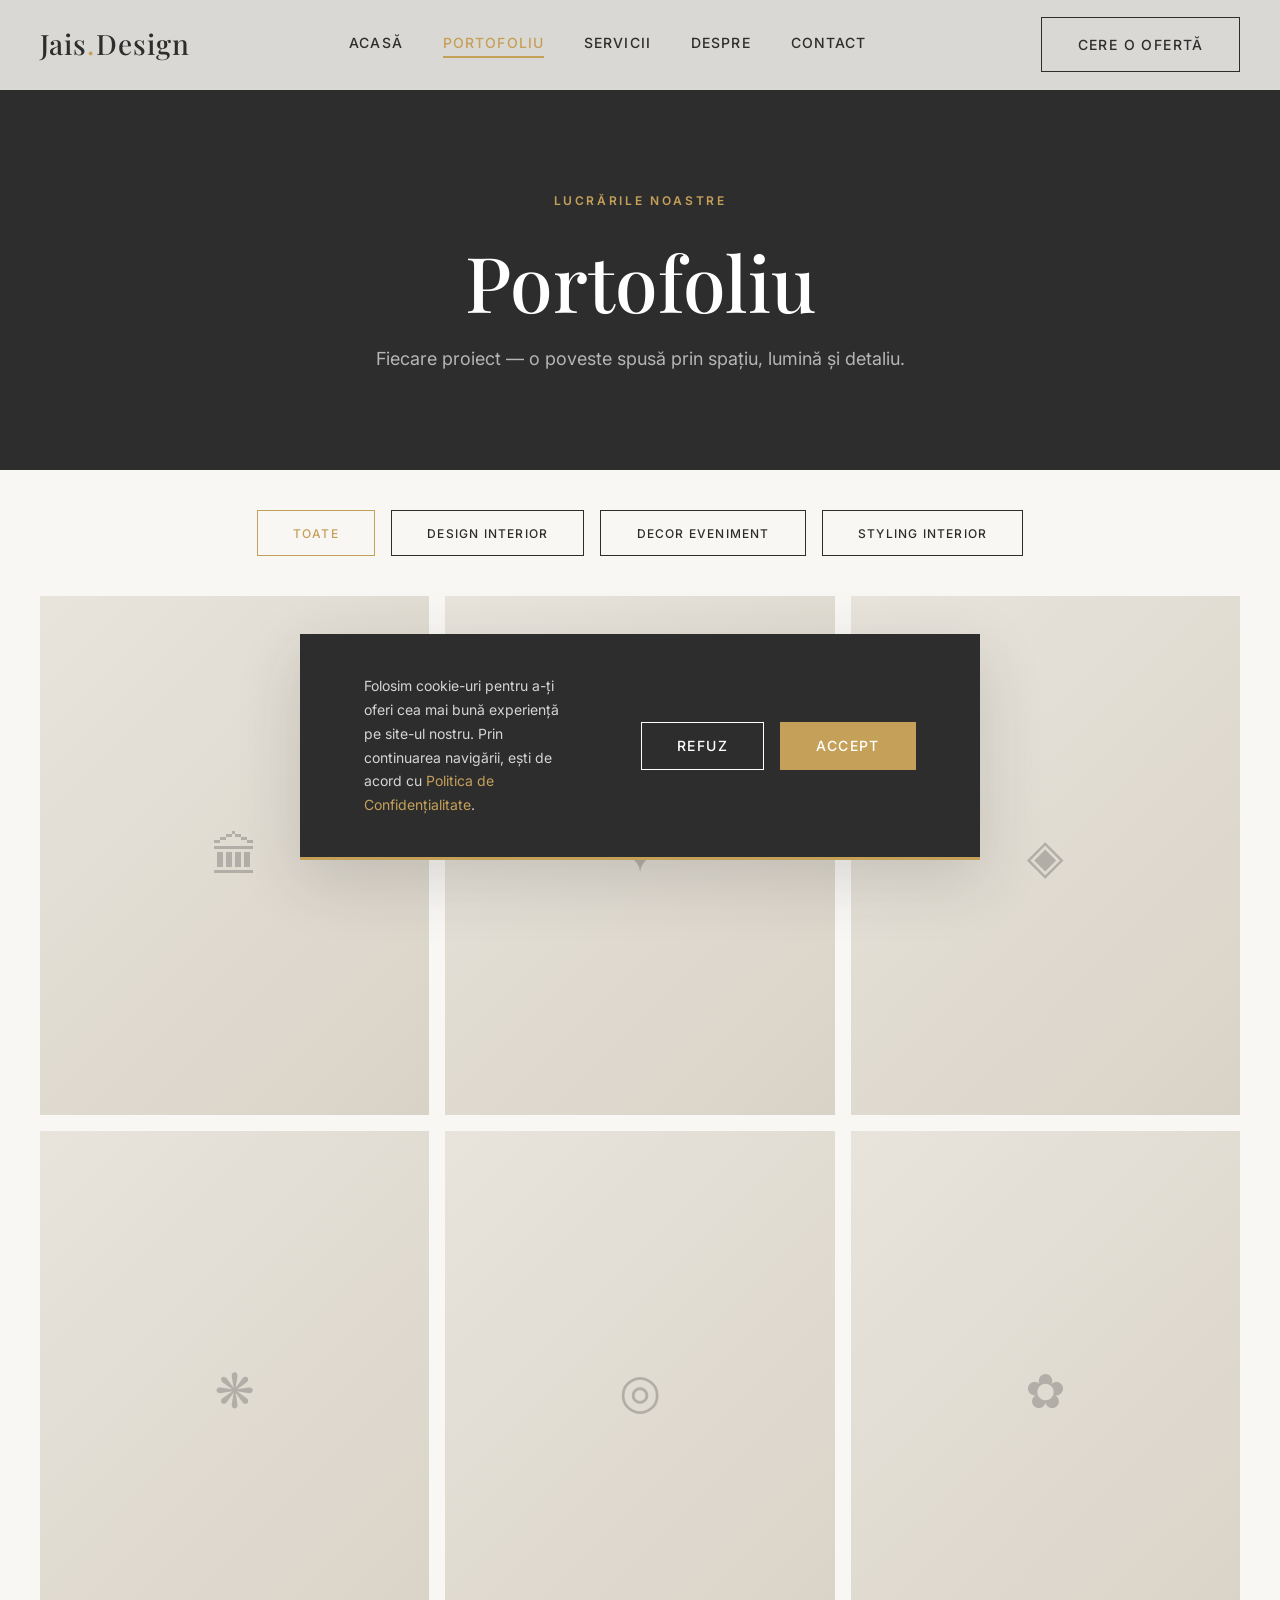
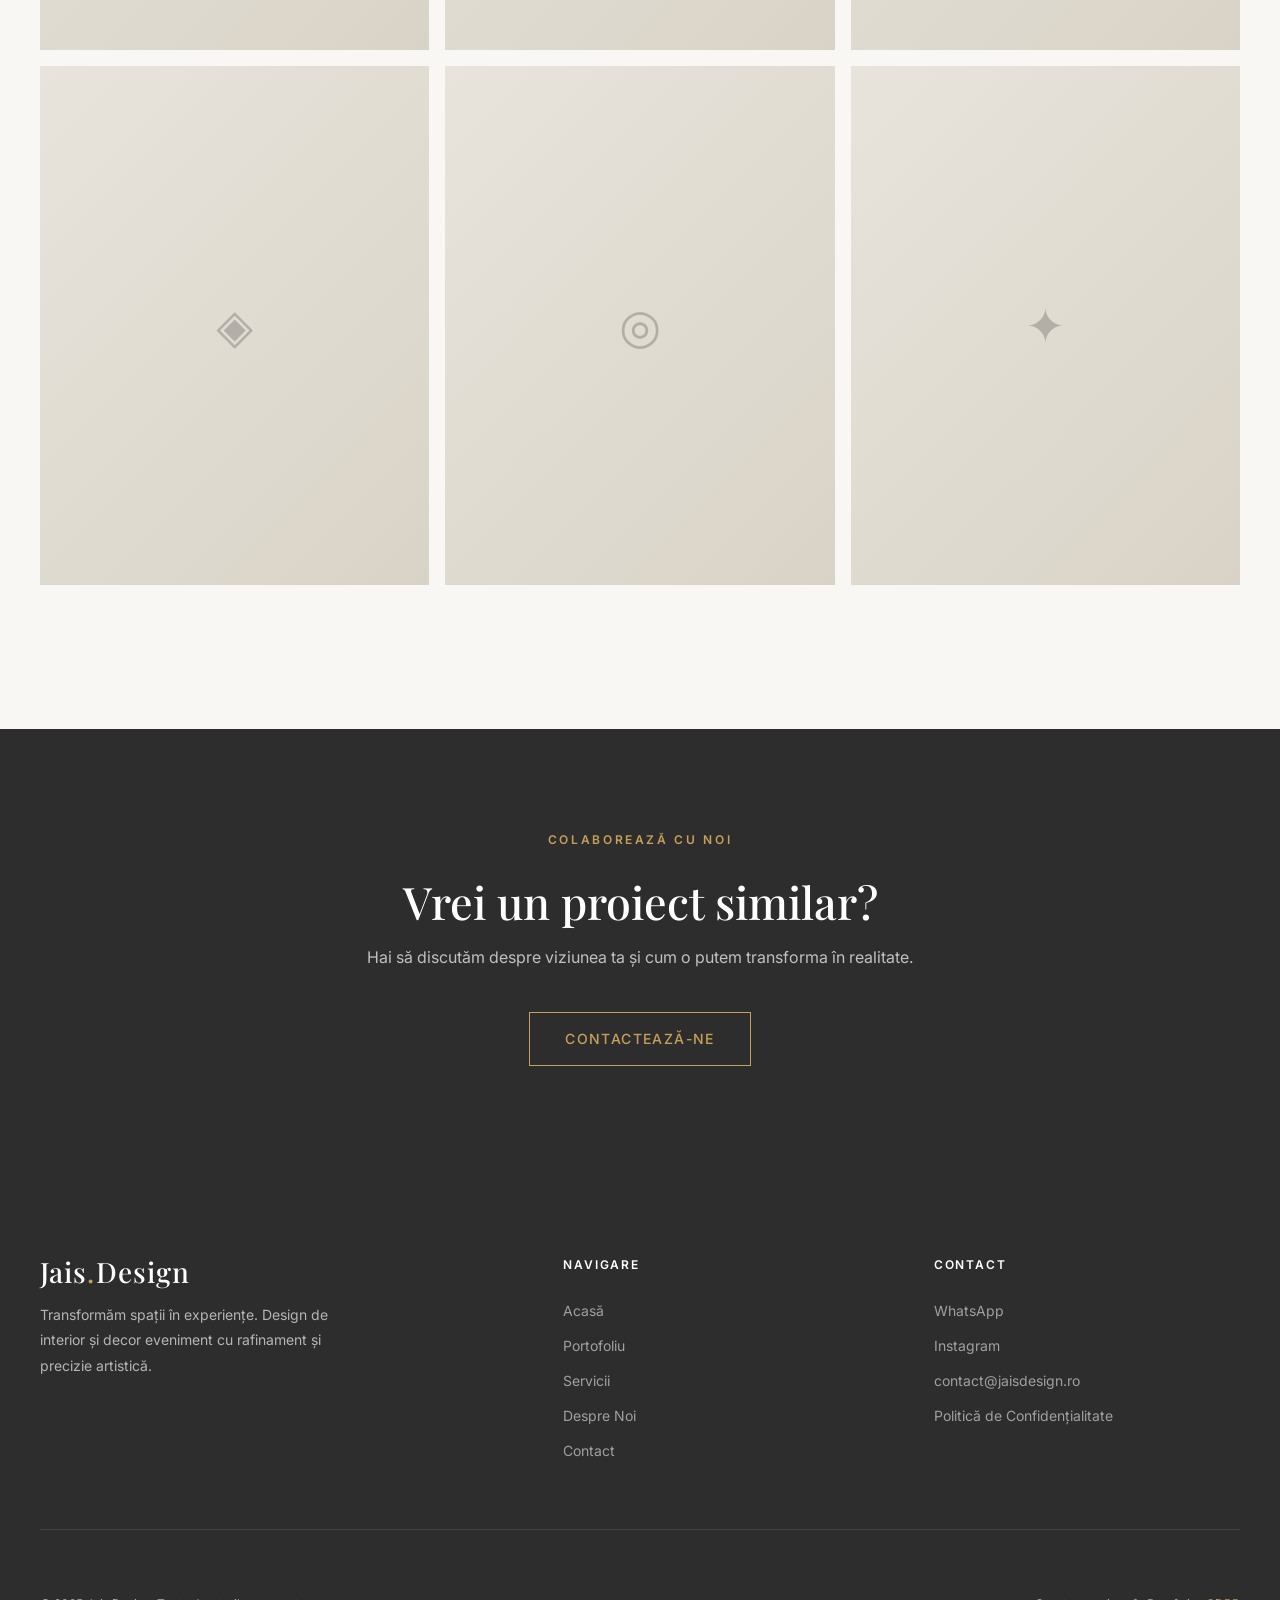
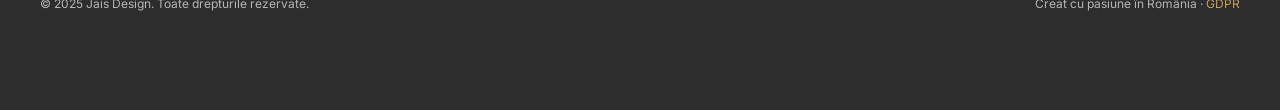
==== portfolio.html @ 76a569d8 "Update site" ====
<!DOCTYPE html>
<html lang="ro">
<head>
  <meta charset="UTF-8" />
  <meta name="viewport" content="width=device-width, initial-scale=1.0" />
  <meta name="description" content="Descoperă proiectele Jais Design — colecție de lucrări de design interior și decor de eveniment." />
  <meta name="robots" content="index, follow" />
  <!-- Open Graph -->
  <meta property="og:title" content="Portofoliu | Jais Design" />
  <meta property="og:description" content="Descoperă proiectele Jais Design — colecție de lucrări de design interior și decor de eveniment." />
  <meta property="og:type" content="website" />
  <meta property="og:url" content="https://jaisdesign.ro/portfolio.html" />
  <title>Portofoliu | Jais Design</title>
  <link rel="preconnect" href="https://fonts.googleapis.com" />
  <link rel="preconnect" href="https://fonts.gstatic.com" crossorigin />
  <link rel="stylesheet" href="style.css" />
</head>
<body>
  <!-- Navbar -->
  <header class="navbar" id="navbar">
    <div class="navbar__inner">
      <a href="index.html" class="navbar__logo">Jais<span>.</span>Design</a>
      <nav class="navbar__nav" aria-label="Navigare principală">
        <a href="index.html">Acasă</a>
        <a href="portfolio.html">Portofoliu</a>
        <a href="services.html">Servicii</a>
        <a href="about.html">Despre</a>
        <a href="contact.html">Contact</a>
      </nav>
      <a href="contact.html" class="btn navbar__cta" aria-label="Cere o ofertă">
        <span>Cere o Ofertă</span>
      </a>
      <button class="navbar__hamburger" aria-label="Deschide meniu" aria-expanded="false">
        <span></span><span></span><span></span>
      </button>
    </div>
  </header>

  <!-- Mobile Nav -->
  <nav class="navbar__mobile" aria-label="Navigare mobilă">
    <a href="index.html">Acasă</a>
    <a href="portfolio.html">Portofoliu</a>
    <a href="services.html">Servicii</a>
    <a href="about.html">Despre</a>
    <a href="contact.html">Contact</a>
    <a href="contact.html" class="btn btn--accent" style="margin-top:1rem"><span>Cere o Ofertă</span></a>
  </nav>

  <main>
    <!-- Page Hero -->
    <section class="page-hero" aria-labelledby="portfolio-title">
      <div class="container fade-up">
        <span class="section-label">Lucrările Noastre</span>
        <h1 id="portfolio-title">Portofoliu</h1>
        <p>Fiecare proiect — o poveste spusă prin spațiu, lumină și detaliu.</p>
      </div>
    </section>

    <!-- Filter Bar (decorative) -->
    <section class="section--sm" style="padding-block: var(--space-lg);">
      <div class="container">
        <div style="display:flex; gap: var(--space-sm); flex-wrap:wrap; justify-content:center;" role="list" aria-label="Filtre portofoliu">
          <button class="btn btn--accent" style="font-size:var(--fz-xs);" role="listitem"><span>Toate</span></button>
          <button class="btn" style="font-size:var(--fz-xs);" role="listitem"><span>Design Interior</span></button>
          <button class="btn" style="font-size:var(--fz-xs);" role="listitem"><span>Decor Eveniment</span></button>
          <button class="btn" style="font-size:var(--fz-xs);" role="listitem"><span>Styling Interior</span></button>
        </div>
      </div>
    </section>

    <!-- Portfolio Grid -->
    <section class="section" style="padding-top:0;" aria-label="Grilă portofoliu">
      <div class="container">
        <div class="portfolio-grid stagger" role="list">
          <article class="portfolio-item portfolio-item--placeholder fade-up" aria-label="Proiect Rezidențial Floreasca">
            <span class="placeholder-icon" aria-hidden="true">🏛</span>
            <div class="portfolio-item__overlay">
              <span class="portfolio-item__category">Design Interior</span>
              <h2 class="portfolio-item__title">Rezidențial Floreasca</h2>
            </div>
          </article>
          <article class="portfolio-item portfolio-item--placeholder fade-up" aria-label="Proiect Nuntă Elegance">
            <span class="placeholder-icon" aria-hidden="true">✦</span>
            <div class="portfolio-item__overlay">
              <span class="portfolio-item__category">Decor Eveniment</span>
              <h2 class="portfolio-item__title">Nuntă Elegance</h2>
            </div>
          </article>
          <article class="portfolio-item portfolio-item--placeholder fade-up" aria-label="Proiect Penthouse Herăstrău">
            <span class="placeholder-icon" aria-hidden="true">◈</span>
            <div class="portfolio-item__overlay">
              <span class="portfolio-item__category">Styling Interior</span>
              <h2 class="portfolio-item__title">Penthouse Herăstrău</h2>
            </div>
          </article>
          <article class="portfolio-item portfolio-item--placeholder fade-up" aria-label="Proiect Gală Corporate Athenée">
            <span class="placeholder-icon" aria-hidden="true">❋</span>
            <div class="portfolio-item__overlay">
              <span class="portfolio-item__category">Decor Eveniment</span>
              <h2 class="portfolio-item__title">Gală Corporate Athenée</h2>
            </div>
          </article>
          <article class="portfolio-item portfolio-item--placeholder fade-up" aria-label="Proiect Vilă Snagov">
            <span class="placeholder-icon" aria-hidden="true">◎</span>
            <div class="portfolio-item__overlay">
              <span class="portfolio-item__category">Design Interior</span>
              <h2 class="portfolio-item__title">Vilă Snagov</h2>
            </div>
          </article>
          <article class="portfolio-item portfolio-item--placeholder fade-up" aria-label="Proiect Botez Praga">
            <span class="placeholder-icon" aria-hidden="true">✿</span>
            <div class="portfolio-item__overlay">
              <span class="portfolio-item__category">Decor Eveniment</span>
              <h2 class="portfolio-item__title">Botez Praga</h2>
            </div>
          </article>
          <article class="portfolio-item portfolio-item--placeholder fade-up" aria-label="Proiect Apartament Dorobanți">
            <span class="placeholder-icon" aria-hidden="true">◈</span>
            <div class="portfolio-item__overlay">
              <span class="portfolio-item__category">Styling Interior</span>
              <h2 class="portfolio-item__title">Apartament Dorobanți</h2>
            </div>
          </article>
          <article class="portfolio-item portfolio-item--placeholder fade-up" aria-label="Proiect Restaurant Concept">
            <span class="placeholder-icon" aria-hidden="true">◎</span>
            <div class="portfolio-item__overlay">
              <span class="portfolio-item__category">Design Interior</span>
              <h2 class="portfolio-item__title">Restaurant Concept</h2>
            </div>
          </article>
          <article class="portfolio-item portfolio-item--placeholder fade-up" aria-label="Proiect Logodnă Palas">
            <span class="placeholder-icon" aria-hidden="true">✦</span>
            <div class="portfolio-item__overlay">
              <span class="portfolio-item__category">Decor Eveniment</span>
              <h2 class="portfolio-item__title">Logodnă Palas</h2>
            </div>
          </article>

        </div>
      </div>
    </section>

    <!-- CTA -->
    <section class="section--sm" style="background: var(--clr-text);" aria-labelledby="port-cta">
      <div class="container text-center fade-up">
        <span class="section-label">Colaborează cu Noi</span>
        <h2 id="port-cta" style="color:var(--clr-white); margin-bottom:var(--space-sm);">Vrei un proiect similar?</h2>
        <p style="color:rgba(255,255,255,0.7); margin-inline:auto; margin-bottom:var(--space-lg);">
          Hai să discutăm despre viziunea ta și cum o putem transforma în realitate.
        </p>
        <a href="contact.html" class="btn btn--accent"><span>Contactează-ne</span></a>
      </div>
    </section>
  </main>

  <!-- Footer -->
  <footer class="footer">
    <div class="container">
      <div class="footer__inner">
        <div class="footer__brand">
          <a href="index.html" class="navbar__logo">Jais<span>.</span>Design</a>
          <p>Transformăm spații în experiențe. Design de interior și decor eveniment cu rafinament și precizie artistică.</p>
        </div>
        <div class="footer__col">
          <h5>Navigare</h5>
          <ul>
            <li><a href="index.html">Acasă</a></li>
            <li><a href="portfolio.html">Portofoliu</a></li>
            <li><a href="services.html">Servicii</a></li>
            <li><a href="about.html">Despre Noi</a></li>
            <li><a href="contact.html">Contact</a></li>
          </ul>
        </div>
        <div class="footer__col">
          <h5>Contact</h5>
          <ul>
            <li><a href="https://wa.me/40700000000" target="_blank" rel="noopener">WhatsApp</a></li>
            <li><a href="https://instagram.com/jaisdesign" target="_blank" rel="noopener">Instagram</a></li>
            <li><a href="mailto:contact@jaisdesign.ro">contact@jaisdesign.ro</a></li>
            <li><a href="politica-confidentialitate.html">Politică de Confidențialitate</a></li>
          </ul>
        </div>
      </div>
      <div class="footer__bottom">
        <p>© 2025 Jais Design. Toate drepturile rezervate.</p>
        <p>Creat cu pasiune în România · <a href="politica-confidentialitate.html">GDPR</a></p>
      </div>
    </div>
  </footer>
  <!-- Cookie Banner -->
  <div class="cookie-banner" role="dialog" aria-label="Consimțământ cookie-uri" aria-live="polite">
    <p>
      Folosim cookie-uri pentru a-ți oferi cea mai bună experiență pe site-ul nostru.
      Prin continuarea navigării, ești de acord cu
      <a href="politica-confidentialitate.html">Politica de Confidențialitate</a>.
    </p>
    <div class="cookie-banner__actions">
      <button class="btn btn--white cookie-btn-decline"><span>Refuz</span></button>
      <button class="btn btn--filled cookie-btn-accept"><span>Accept</span></button>
    </div>
  </div>
  <script src="script.js" defer></script>
</body>
</html>
---- style.css ----
/* ============================================================
   JAIS DESIGN — Global Stylesheet
   Quiet Luxury · Premium Design & Decor
   ============================================================ */

/* --- Google Fonts --- */
@import url('https://fonts.googleapis.com/css2?family=Playfair+Display:ital,wght@0,400;0,500;0,600;0,700;1,400;1,500&family=Inter:wght@300;400;500;600&display=swap');

/* --- CSS Variables --- */
:root {
  --clr-bg:       #F9F7F3;
  --clr-text:     #2D2D2D;
  --clr-accent:   #C5A059;
  --clr-white:    #FFFFFF;
  --clr-border:   rgba(45, 45, 45, 0.15);
  --clr-overlay:  rgba(45, 45, 45, 0.55);

  --ff-heading: 'Playfair Display', Georgia, serif;
  --ff-body:    'Inter', system-ui, sans-serif;

  --fw-light:   300;
  --fw-regular: 400;
  --fw-medium:  500;
  --fw-semi:    600;
  --fw-bold:    700;

  --fz-xs:   0.75rem;
  --fz-sm:   0.875rem;
  --fz-base: 1rem;
  --fz-md:   1.125rem;
  --fz-lg:   1.375rem;
  --fz-xl:   1.75rem;
  --fz-2xl:  2.25rem;
  --fz-3xl:  3rem;
  --fz-4xl:  4rem;
  --fz-5xl:  5.5rem;

  --space-xs:  0.5rem;
  --space-sm:  1rem;
  --space-md:  1.5rem;
  --space-lg:  2.5rem;
  --space-xl:  4rem;
  --space-2xl: 6rem;
  --space-3xl: 9rem;

  --radius-sm: 2px;
  --radius-md: 6px;

  --transition: 0.4s cubic-bezier(0.25, 0.46, 0.45, 0.94);
  --shadow-sm: 0 2px 12px rgba(45, 45, 45, 0.08);
  --shadow-md: 0 8px 32px rgba(45, 45, 45, 0.12);
  --shadow-lg: 0 20px 60px rgba(45, 45, 45, 0.16);

  --max-width: 1280px;
  --nav-height: 90px;
  --nav-height-scrolled: 68px;
}

/* --- Reset & Base --- */
*, *::before, *::after { box-sizing: border-box; margin: 0; padding: 0; }

html {
  scroll-behavior: smooth;
  font-size: 16px;
  -webkit-font-smoothing: antialiased;
  -moz-osx-font-smoothing: grayscale;
}

body {
  font-family: var(--ff-body);
  font-weight: var(--fw-regular);
  font-size: var(--fz-base);
  color: var(--clr-text);
  background-color: var(--clr-bg);
  line-height: 1.7;
  overflow-x: hidden;
}

img { display: block; max-width: 100%; height: auto; }
a  { color: inherit; text-decoration: none; }
ul, ol { list-style: none; }
button { cursor: pointer; border: none; background: none; font-family: inherit; }
input, textarea, select { font-family: inherit; }

/* --- Typography --- */
h1, h2, h3, h4, h5, h6 {
  font-family: var(--ff-heading);
  font-weight: var(--fw-medium);
  line-height: 1.2;
  color: var(--clr-text);
}

h1 { font-size: clamp(var(--fz-3xl), 6vw, var(--fz-5xl)); }
h2 { font-size: clamp(var(--fz-2xl), 3.5vw, var(--fz-4xl)); }
h3 { font-size: clamp(var(--fz-xl), 2.5vw, var(--fz-2xl)); }
h4 { font-size: var(--fz-lg); }

p { max-width: 68ch; }

.section-label {
  display: inline-block;
  font-family: var(--ff-body);
  font-size: var(--fz-xs);
  font-weight: var(--fw-semi);
  letter-spacing: 0.22em;
  text-transform: uppercase;
  color: var(--clr-accent);
  margin-bottom: var(--space-md);
}

/* --- Layout Utilities --- */
.container {
  width: 100%;
  max-width: var(--max-width);
  margin-inline: auto;
  padding-inline: var(--space-lg);
}

.section { padding-block: var(--space-3xl); }
.section--sm { padding-block: var(--space-2xl); }

.grid-2 {
  display: grid;
  grid-template-columns: 1fr 1fr;
  gap: var(--space-xl);
  align-items: center;
}

.flex-center { display: flex; align-items: center; justify-content: center; }
.text-center { text-align: center; }
.text-center p { margin-inline: auto; }

/* --- Buttons --- */
.btn {
  display: inline-flex;
  align-items: center;
  gap: var(--space-xs);
  padding: 0.9rem 2.2rem;
  font-family: var(--ff-body);
  font-size: var(--fz-sm);
  font-weight: var(--fw-medium);
  letter-spacing: 0.1em;
  text-transform: uppercase;
  border: 1.5px solid var(--clr-text);
  color: var(--clr-text);
  background: transparent;
  transition: background var(--transition), color var(--transition), border-color var(--transition), transform var(--transition);
  position: relative;
  overflow: hidden;
}

.btn::after {
  content: '';
  position: absolute;
  inset: 0;
  background: var(--clr-text);
  transform: translateX(-101%);
  transition: transform var(--transition);
  z-index: 0;
}

.btn:hover::after { transform: translateX(0); }
.btn:hover { color: var(--clr-white); border-color: var(--clr-text); }
.btn span { position: relative; z-index: 1; }
.btn:active { transform: scale(0.98); }

.btn--accent {
  border-color: var(--clr-accent);
  color: var(--clr-accent);
}
.btn--accent::after { background: var(--clr-accent); }
.btn--accent:hover { color: var(--clr-white); border-color: var(--clr-accent); }

.btn--white {
  border-color: var(--clr-white);
  color: var(--clr-white);
}
.btn--white::after { background: var(--clr-white); }
.btn--white:hover { color: var(--clr-text); }

.btn--filled {
  background: var(--clr-accent);
  border-color: var(--clr-accent);
  color: var(--clr-white);
}
.btn--filled::after { background: var(--clr-text); }
.btn--filled:hover { border-color: var(--clr-text); color: var(--clr-white); }

/* --- Navbar --- */
.navbar {
  position: fixed;
  top: 0; left: 0; right: 0;
  z-index: 1000;
  height: var(--nav-height);
  display: flex;
  align-items: center;
  background: rgba(249, 247, 243, 0.85);
  backdrop-filter: blur(14px);
  -webkit-backdrop-filter: blur(14px);
  border-bottom: 1px solid transparent;
  transition: height var(--transition), box-shadow var(--transition), border-color var(--transition), background var(--transition);
}

.navbar.scrolled {
  height: var(--nav-height-scrolled);
  box-shadow: var(--shadow-sm);
  border-color: var(--clr-border);
  background: rgba(249, 247, 243, 0.96);
}

.navbar__inner {
  display: flex;
  align-items: center;
  justify-content: space-between;
  width: 100%;
  max-width: var(--max-width);
  margin-inline: auto;
  padding-inline: var(--space-lg);
}

.navbar__logo {
  font-family: var(--ff-heading);
  font-size: var(--fz-xl);
  font-weight: var(--fw-medium);
  letter-spacing: 0.04em;
  color: var(--clr-text);
  line-height: 1;
}

.navbar__logo span { color: var(--clr-accent); }

.navbar__nav { display: flex; align-items: center; gap: var(--space-lg); }

.navbar__nav a {
  font-size: var(--fz-sm);
  font-weight: var(--fw-medium);
  letter-spacing: 0.08em;
  text-transform: uppercase;
  color: var(--clr-text);
  position: relative;
  padding-bottom: 3px;
}

.navbar__nav a::after {
  content: '';
  position: absolute;
  bottom: 0; left: 0;
  width: 0; height: 1.5px;
  background: var(--clr-accent);
  transition: width var(--transition);
}
.navbar__nav a:hover::after,
.navbar__nav a.active::after { width: 100%; }
.navbar__nav a.active { color: var(--clr-accent); }

.navbar__cta { margin-left: var(--space-sm); }

/* Hamburger */
.navbar__hamburger {
  display: none;
  flex-direction: column;
  gap: 5px;
  width: 28px;
  cursor: pointer;
  padding: 4px;
}
.navbar__hamburger span {
  display: block;
  width: 100%; height: 1.5px;
  background: var(--clr-text);
  transition: transform var(--transition), opacity var(--transition);
}
.navbar__hamburger.open span:nth-child(1) { transform: translateY(6.5px) rotate(45deg); }
.navbar__hamburger.open span:nth-child(2) { opacity: 0; }
.navbar__hamburger.open span:nth-child(3) { transform: translateY(-6.5px) rotate(-45deg); }

/* Mobile nav */
.navbar__mobile {
  display: none;
  position: fixed;
  top: var(--nav-height);
  left: 0; right: 0;
  background: rgba(249, 247, 243, 0.98);
  backdrop-filter: blur(20px);
  -webkit-backdrop-filter: blur(20px);
  padding: var(--space-xl) var(--space-lg);
  flex-direction: column;
  gap: var(--space-lg);
  border-bottom: 1px solid var(--clr-border);
  transform: translateY(-20px);
  opacity: 0;
  transition: transform var(--transition), opacity var(--transition);
  pointer-events: none;
}
.navbar__mobile.open {
  display: flex;
  transform: translateY(0);
  opacity: 1;
  pointer-events: all;
}
.navbar__mobile a {
  font-family: var(--ff-heading);
  font-size: var(--fz-xl);
  color: var(--clr-text);
}

/* --- Hero --- */
.hero {
  position: relative;
  min-height: 100svh;
  display: flex;
  align-items: center;
  overflow: hidden;
}

.hero__bg {
  position: absolute;
  inset: 0;
  background: linear-gradient(135deg, #1a1a18 0%, #2c2a24 50%, #1e1d1b 100%);
  z-index: 0;
}

.hero__bg img {
  width: 100%; height: 100%;
  object-fit: cover;
  opacity: 0.45;
  transition: transform 8s ease;
}

.hero__bg::after {
  content: '';
  position: absolute;
  inset: 0;
  background: linear-gradient(
    to bottom,
    rgba(26, 26, 24, 0.2) 0%,
    rgba(26, 26, 24, 0.5) 60%,
    rgba(26, 26, 24, 0.85) 100%
  );
}

.hero__content {
  position: relative;
  z-index: 1;
  max-width: 820px;
  color: var(--clr-white);
}

.hero__label {
  color: var(--clr-accent);
  margin-bottom: var(--space-md);
}

.hero h1 {
  color: var(--clr-white);
  margin-bottom: var(--space-md);
  font-style: italic;
  font-weight: var(--fw-medium);
}

.hero__subtitle {
  font-size: var(--fz-md);
  font-weight: var(--fw-light);
  color: rgba(255,255,255,0.8);
  margin-bottom: var(--space-xl);
  max-width: 52ch;
}

.hero__cta { display: flex; gap: var(--space-md); flex-wrap: wrap; }

.hero__scroll {
  position: absolute;
  bottom: var(--space-xl);
  left: 50%;
  transform: translateX(-50%);
  z-index: 1;
  display: flex;
  flex-direction: column;
  align-items: center;
  gap: var(--space-xs);
  color: rgba(255,255,255,0.5);
  font-size: var(--fz-xs);
  letter-spacing: 0.15em;
  text-transform: uppercase;
  animation: scrollBounce 2s ease-in-out infinite;
}

.hero__scroll::before {
  content: '';
  display: block;
  width: 1px;
  height: 50px;
  background: linear-gradient(to bottom, transparent, rgba(255,255,255,0.5));
}

@keyframes scrollBounce {
  0%, 100% { transform: translateX(-50%) translateY(0); }
  50% { transform: translateX(-50%) translateY(6px); }
}

/* --- Services Preview (Home) --- */
.services-preview {
  background: var(--clr-bg);
}

.services-preview__header {
  text-align: center;
  margin-bottom: var(--space-2xl);
}

.services-preview__header p {
  margin-inline: auto;
  color: rgba(45,45,45,0.7);
  font-size: var(--fz-md);
  margin-top: var(--space-sm);
}

.services-grid {
  display: grid;
  grid-template-columns: repeat(3, 1fr);
  gap: var(--space-md);
}

.service-card {
  padding: var(--space-xl) var(--space-lg);
  border: 1px solid var(--clr-border);
  background: var(--clr-white);
  transition: transform var(--transition), box-shadow var(--transition), border-color var(--transition);
  position: relative;
  overflow: hidden;
}

.service-card::before {
  content: '';
  position: absolute;
  bottom: 0; left: 0;
  width: 100%; height: 3px;
  background: var(--clr-accent);
  transform: scaleX(0);
  transform-origin: left;
  transition: transform var(--transition);
}

.service-card:hover { transform: translateY(-6px); box-shadow: var(--shadow-md); border-color: rgba(197,160,89,0.3); }
.service-card:hover::before { transform: scaleX(1); }

.service-card__icon {
  font-size: 2rem;
  margin-bottom: var(--space-md);
  color: var(--clr-accent);
  display: block;
}

.service-card h3 {
  font-size: var(--fz-xl);
  margin-bottom: var(--space-sm);
}

.service-card p {
  font-size: var(--fz-sm);
  color: rgba(45,45,45,0.7);
  line-height: 1.8;
  margin-bottom: var(--space-lg);
}

.service-card__link {
  font-size: var(--fz-xs);
  font-weight: var(--fw-semi);
  letter-spacing: 0.12em;
  text-transform: uppercase;
  color: var(--clr-accent);
  display: inline-flex;
  align-items: center;
  gap: 6px;
  transition: gap var(--transition);
}
.service-card__link:hover { gap: 10px; }

/* --- About Teaser (Home) --- */
.about-teaser {
  background: var(--clr-text);
  color: var(--clr-white);
}

.about-teaser .section-label { color: var(--clr-accent); }

.about-teaser h2 {
  color: var(--clr-white);
  font-style: italic;
  margin-bottom: var(--space-md);
}

.about-teaser p {
  color: rgba(255,255,255,0.75);
  font-size: var(--fz-md);
  font-weight: var(--fw-light);
  margin-bottom: var(--space-lg);
}

.about-teaser__visual {
  position: relative;
  aspect-ratio: 4/5;
  background: rgba(255,255,255,0.05);
  border: 1px solid rgba(255,255,255,0.1);
  overflow: hidden;
}

.about-teaser__visual img {
  width: 100%; height: 100%;
  object-fit: cover;
  opacity: 0.7;
}

.about-teaser__badge {
  position: absolute;
  bottom: var(--space-lg);
  left: var(--space-lg);
  background: var(--clr-accent);
  color: var(--clr-white);
  padding: var(--space-sm) var(--space-md);
}

.about-teaser__badge strong {
  display: block;
  font-family: var(--ff-heading);
  font-size: var(--fz-2xl);
}

.about-teaser__badge span {
  font-size: var(--fz-xs);
  letter-spacing: 0.1em;
  text-transform: uppercase;
}

/* --- Portfolio Grid --- */
.portfolio-grid {
  display: grid;
  grid-template-columns: repeat(3, 1fr);
  gap: 16px;
}

@supports (grid-template-rows: masonry) {
  .portfolio-grid { grid-template-rows: masonry; }
}

.portfolio-item {
  position: relative;
  aspect-ratio: 3/4;
  overflow: hidden;
  cursor: pointer;
  background: rgba(45,45,45,0.08);
}

.portfolio-item img {
  width: 100%; height: 100%;
  object-fit: cover;
  transition: transform 0.7s cubic-bezier(0.25, 0.46, 0.45, 0.94);
}

.portfolio-item__overlay {
  position: absolute;
  inset: 0;
  background: linear-gradient(to top, rgba(45,45,45,0.9) 0%, rgba(45,45,45,0.3) 50%, transparent 100%);
  opacity: 0;
  transition: opacity var(--transition);
  display: flex;
  flex-direction: column;
  justify-content: flex-end;
  padding: var(--space-lg);
  color: var(--clr-white);
}

.portfolio-item:hover img { transform: scale(1.06); }
.portfolio-item:hover .portfolio-item__overlay { opacity: 1; }

.portfolio-item__category {
  font-size: var(--fz-xs);
  font-weight: var(--fw-semi);
  letter-spacing: 0.15em;
  text-transform: uppercase;
  color: var(--clr-accent);
  margin-bottom: var(--space-xs);
}

.portfolio-item__title {
  font-family: var(--ff-heading);
  font-size: var(--fz-lg);
  font-style: italic;
  color: var(--clr-white);
}

.portfolio-header {
  text-align: center;
  margin-bottom: var(--space-2xl);
}
.portfolio-header p { margin-inline: auto; color: rgba(45,45,45,0.7); margin-top: var(--space-sm); }

/* Portfolio placeholder items */
.portfolio-item--placeholder {
  background: linear-gradient(135deg, #e8e4dc 0%, #d9d3c7 100%);
  display: flex;
  align-items: center;
  justify-content: center;
}
.portfolio-item--placeholder .placeholder-icon {
  font-size: 3rem;
  opacity: 0.25;
}

/* --- Services Page --- */
.services-page__hero {
  background: var(--clr-text);
  color: var(--clr-white);
  padding-top: calc(var(--nav-height) + var(--space-2xl));
  padding-bottom: var(--space-2xl);
  text-align: center;
}

.services-page__hero h1 { color: var(--clr-white); }
.services-page__hero p { color: rgba(255,255,255,0.7); margin-inline: auto; margin-top: var(--space-sm); font-size: var(--fz-md); }

.service-detail {
  border-bottom: 1px solid var(--clr-border);
  padding-block: var(--space-3xl);
}

.service-detail:last-of-type { border-bottom: none; }

.service-detail__number {
  font-family: var(--ff-heading);
  font-size: 7rem;
  font-weight: var(--fw-bold);
  color: rgba(197,160,89,0.12);
  line-height: 1;
  margin-bottom: calc(-3rem);
  display: block;
}

.service-detail h2 {
  font-size: clamp(var(--fz-xl), 3vw, var(--fz-3xl));
  margin-bottom: var(--space-md);
}

.service-detail__desc {
  font-size: var(--fz-md);
  color: rgba(45,45,45,0.75);
  font-weight: var(--fw-light);
  margin-bottom: var(--space-lg);
}

.service-detail__features {
  display: grid;
  grid-template-columns: repeat(2, 1fr);
  gap: var(--space-sm) var(--space-xl);
  margin-bottom: var(--space-xl);
}

.service-detail__feature {
  display: flex;
  align-items: flex-start;
  gap: var(--space-sm);
  font-size: var(--fz-sm);
}

.service-detail__feature::before {
  content: '—';
  color: var(--clr-accent);
  flex-shrink: 0;
  margin-top: 2px;
}

/* --- About Page --- */
.about-hero {
  background: var(--clr-bg);
  padding-top: calc(var(--nav-height) + var(--space-3xl));
  padding-bottom: var(--space-2xl);
}

.about-hero__quote {
  font-family: var(--ff-heading);
  font-size: clamp(var(--fz-xl), 3.5vw, var(--fz-3xl));
  font-style: italic;
  font-weight: var(--fw-medium);
  line-height: 1.35;
  color: var(--clr-text);
  max-width: 26ch;
  position: relative;
  padding-left: var(--space-lg);
}

.about-hero__quote::before {
  content: '';
  position: absolute;
  left: 0; top: 0; bottom: 0;
  width: 3px;
  background: var(--clr-accent);
}

.about-values {
  background: var(--clr-white);
}

.values-grid {
  display: grid;
  grid-template-columns: repeat(3, 1fr);
  gap: var(--space-xl);
}

.value-item h4 {
  font-family: var(--ff-heading);
  font-size: var(--fz-xl);
  font-style: italic;
  margin-bottom: var(--space-sm);
  color: var(--clr-text);
}

.value-item p { font-size: var(--fz-sm); color: rgba(45,45,45,0.7); }

.value-item__num {
  font-family: var(--ff-heading);
  font-size: 4rem;
  font-weight: var(--fw-bold);
  color: rgba(197,160,89,0.2);
  line-height: 1;
  margin-bottom: var(--space-sm);
}

/* --- Contact Page --- */
.contact-page {
  padding-top: calc(var(--nav-height) + var(--space-2xl));
  min-height: 100svh;
}

.contact-grid {
  display: grid;
  grid-template-columns: 1fr 1.5fr;
  gap: var(--space-3xl);
  align-items: flex-start;
}

.contact-info__title {
  font-family: var(--ff-heading);
  font-size: var(--fz-2xl);
  font-style: italic;
  margin-bottom: var(--space-lg);
}

.contact-info__item {
  display: flex;
  align-items: flex-start;
  gap: var(--space-sm);
  margin-bottom: var(--space-lg);
}

.contact-info__item-icon {
  width: 36px; height: 36px;
  border: 1px solid var(--clr-border);
  display: flex;
  align-items: center;
  justify-content: center;
  flex-shrink: 0;
  color: var(--clr-accent);
  font-size: 1rem;
}

.contact-info__item-text strong {
  display: block;
  font-size: var(--fz-sm);
  font-weight: var(--fw-semi);
  letter-spacing: 0.05em;
  text-transform: uppercase;
  margin-bottom: 2px;
}

.contact-info__item-text span, 
.contact-info__item-text a {
  font-size: var(--fz-sm);
  color: rgba(45,45,45,0.7);
  transition: color var(--transition);
}

.contact-info__item-text a:hover { color: var(--clr-accent); }

.contact-social {
  display: flex;
  gap: var(--space-sm);
  margin-top: var(--space-xl);
}

.contact-social a {
  width: 44px; height: 44px;
  border: 1.5px solid var(--clr-border);
  display: flex;
  align-items: center;
  justify-content: center;
  font-size: var(--fz-sm);
  transition: border-color var(--transition), color var(--transition), background var(--transition);
}

.contact-social a:hover {
  border-color: var(--clr-accent);
  color: var(--clr-accent);
}

/* Contact Form */
.contact-form {
  background: var(--clr-white);
  padding: var(--space-2xl);
  border: 1px solid var(--clr-border);
}

.form-group {
  margin-bottom: var(--space-lg);
}

.form-group label {
  display: block;
  font-size: var(--fz-xs);
  font-weight: var(--fw-semi);
  letter-spacing: 0.12em;
  text-transform: uppercase;
  margin-bottom: var(--space-xs);
  color: var(--clr-text);
}

.form-group input,
.form-group select,
.form-group textarea {
  width: 100%;
  padding: 0.9rem 1rem;
  border: 1px solid var(--clr-border);
  background: var(--clr-bg);
  color: var(--clr-text);
  font-size: var(--fz-sm);
  font-weight: var(--fw-regular);
  outline: none;
  transition: border-color var(--transition), box-shadow var(--transition);
  appearance: none;
  -webkit-appearance: none;
  border-radius: 0;
}

.form-group input:focus,
.form-group select:focus,
.form-group textarea:focus {
  border-color: var(--clr-accent);
  box-shadow: 0 0 0 3px rgba(197,160,89,0.1);
}

.form-group textarea { resize: vertical; min-height: 160px; }

.form-group select {
  background-image: url("data:image/svg+xml,%3Csvg xmlns='http://www.w3.org/2000/svg' width='12' height='8' viewBox='0 0 12 8'%3E%3Cpath d='M1 1l5 5 5-5' stroke='%232D2D2D' stroke-width='1.5' fill='none' stroke-linecap='round'/%3E%3C/svg%3E");
  background-repeat: no-repeat;
  background-position: right 1rem center;
  padding-right: 2.5rem;
}

.form-submit { width: 100%; justify-content: center; padding: 1.1rem; }

/* --- Privacy Policy --- */
.privacy-page {
  padding-top: calc(var(--nav-height) + var(--space-2xl));
  padding-bottom: var(--space-3xl);
}

.privacy-page h1 { margin-bottom: var(--space-sm); }
.privacy-page .lead {
  font-size: var(--fz-md);
  color: rgba(45,45,45,0.7);
  margin-bottom: var(--space-2xl);
  padding-bottom: var(--space-xl);
  border-bottom: 1px solid var(--clr-border);
}

.privacy-page h2 {
  font-size: var(--fz-xl);
  margin-top: var(--space-xl);
  margin-bottom: var(--space-sm);
}

.privacy-page p, .privacy-page li {
  font-size: var(--fz-sm);
  color: rgba(45,45,45,0.8);
  line-height: 1.9;
  margin-bottom: var(--space-sm);
}

.privacy-page ul {
  list-style: disc;
  padding-left: var(--space-lg);
  margin-bottom: var(--space-md);
}

/* --- Footer --- */
.footer {
  background: var(--clr-text);
  color: rgba(255,255,255,0.65);
  padding-block: var(--space-2xl);
}

.footer__inner {
  display: grid;
  grid-template-columns: 1.5fr 1fr 1fr;
  gap: var(--space-xl);
  margin-bottom: var(--space-xl);
  padding-bottom: var(--space-xl);
  border-bottom: 1px solid rgba(255,255,255,0.1);
}

.footer__brand .navbar__logo { color: var(--clr-white); margin-bottom: var(--space-sm); display: block; }
.footer__brand p { font-size: var(--fz-sm); max-width: 34ch; line-height: 1.8; }

.footer__col h5 {
  font-family: var(--ff-body);
  font-size: var(--fz-xs);
  font-weight: var(--fw-semi);
  letter-spacing: 0.15em;
  text-transform: uppercase;
  color: var(--clr-white);
  margin-bottom: var(--space-md);
}

.footer__col ul { display: flex; flex-direction: column; gap: var(--space-xs); }

.footer__col ul li a {
  font-size: var(--fz-sm);
  color: rgba(255,255,255,0.55);
  transition: color var(--transition);
}
.footer__col ul li a:hover { color: var(--clr-accent); }

.footer__bottom {
  display: flex;
  align-items: center;
  justify-content: space-between;
  flex-wrap: wrap;
  gap: var(--space-sm);
}

.footer__bottom p { font-size: var(--fz-xs); margin: 0; max-width: none; }
.footer__bottom a { color: var(--clr-accent); }

/* --- Cookie Banner --- */
.cookie-banner {
  position: fixed;
  bottom: var(--space-lg);
  left: 50%;
  transform: translateX(-50%) translateY(120%);
  z-index: 9999;
  background: var(--clr-text);
  color: var(--clr-white);
  padding: var(--space-lg) var(--space-xl);
  max-width: 680px;
  width: calc(100% - var(--space-xl));
  display: flex;
  align-items: center;
  gap: var(--space-xl);
  box-shadow: var(--shadow-lg);
  border-bottom: 3px solid var(--clr-accent);
  transition: transform 0.6s cubic-bezier(0.34, 1.56, 0.64, 1);
}

.cookie-banner.visible {
  transform: translateX(-50%) translateY(0);
}

.cookie-banner p {
  font-size: var(--fz-sm);
  color: rgba(255,255,255,0.8);
  flex: 1;
  max-width: none;
  margin: 0;
}

.cookie-banner p a { color: var(--clr-accent); }
.cookie-banner__actions { display: flex; gap: var(--space-sm); flex-shrink: 0; }

/* --- Fade-in Animation --- */
.fade-up {
  opacity: 0;
  transform: translateY(40px);
  transition: opacity 0.7s ease, transform 0.7s ease;
}

.fade-up.visible {
  opacity: 1;
  transform: translateY(0);
}

.fade-up:nth-child(1) { transition-delay: 0s; }
.fade-up:nth-child(2) { transition-delay: 0.1s; }
.fade-up:nth-child(3) { transition-delay: 0.2s; }
.fade-up:nth-child(4) { transition-delay: 0.3s; }

/* Stagger for grids */
.stagger > *:nth-child(1) { transition-delay: 0s; }
.stagger > *:nth-child(2) { transition-delay: 0.12s; }
.stagger > *:nth-child(3) { transition-delay: 0.24s; }
.stagger > *:nth-child(4) { transition-delay: 0.36s; }
.stagger > *:nth-child(5) { transition-delay: 0.48s; }
.stagger > *:nth-child(6) { transition-delay: 0.6s; }

/* --- Page Hero (Inner Pages) --- */
.page-hero {
  background: var(--clr-text);
  padding-top: calc(var(--nav-height) + var(--space-2xl));
  padding-bottom: var(--space-2xl);
  text-align: center;
}

.page-hero h1 { color: var(--clr-white); }
.page-hero p {
  color: rgba(255,255,255,0.65);
  font-size: var(--fz-md);
  margin-top: var(--space-sm);
  margin-inline: auto;
}

/* --- Responsive --- */
@media (max-width: 1024px) {
  .services-grid { grid-template-columns: repeat(2, 1fr); }
  .portfolio-grid { grid-template-columns: repeat(2, 1fr); }
  .footer__inner { grid-template-columns: 1fr 1fr; }
}

@media (max-width: 768px) {
  :root {
    --space-3xl: 5rem;
    --space-2xl: 3.5rem;
    --space-xl: 2.5rem;
  }

  .navbar__nav, .navbar__cta { display: none; }
  .navbar__hamburger { display: flex; }

  .grid-2 { grid-template-columns: 1fr; }
  .services-grid { grid-template-columns: 1fr; }
  .portfolio-grid { grid-template-columns: repeat(2, 1fr); gap: 10px; }
  .values-grid { grid-template-columns: 1fr; }
  .contact-grid { grid-template-columns: 1fr; }
  .service-detail__features { grid-template-columns: 1fr; }
  .footer__inner { grid-template-columns: 1fr; }
  .footer__bottom { flex-direction: column; text-align: center; }
  .about-teaser .grid-2 > *:first-child { order: 2; }
  .about-teaser .grid-2 > *:last-child { order: 1; }

  .cookie-banner {
    flex-direction: column;
    gap: var(--space-md);
    bottom: 0;
    left: 0;
    right: 0;
    transform: translateY(120%);
    max-width: none;
    width: 100%;
    border-radius: 0;
  }
  .cookie-banner.visible { transform: translateY(0); }
  .cookie-banner__actions { width: 100%; }
  .cookie-banner__actions .btn { flex: 1; justify-content: center; }
}

@media (max-width: 480px) {
  .portfolio-grid { grid-template-columns: 1fr; }
  .hero__cta { flex-direction: column; }
  .hero__cta .btn { justify-content: center; }
  .contact-form { padding: var(--space-lg); }
}
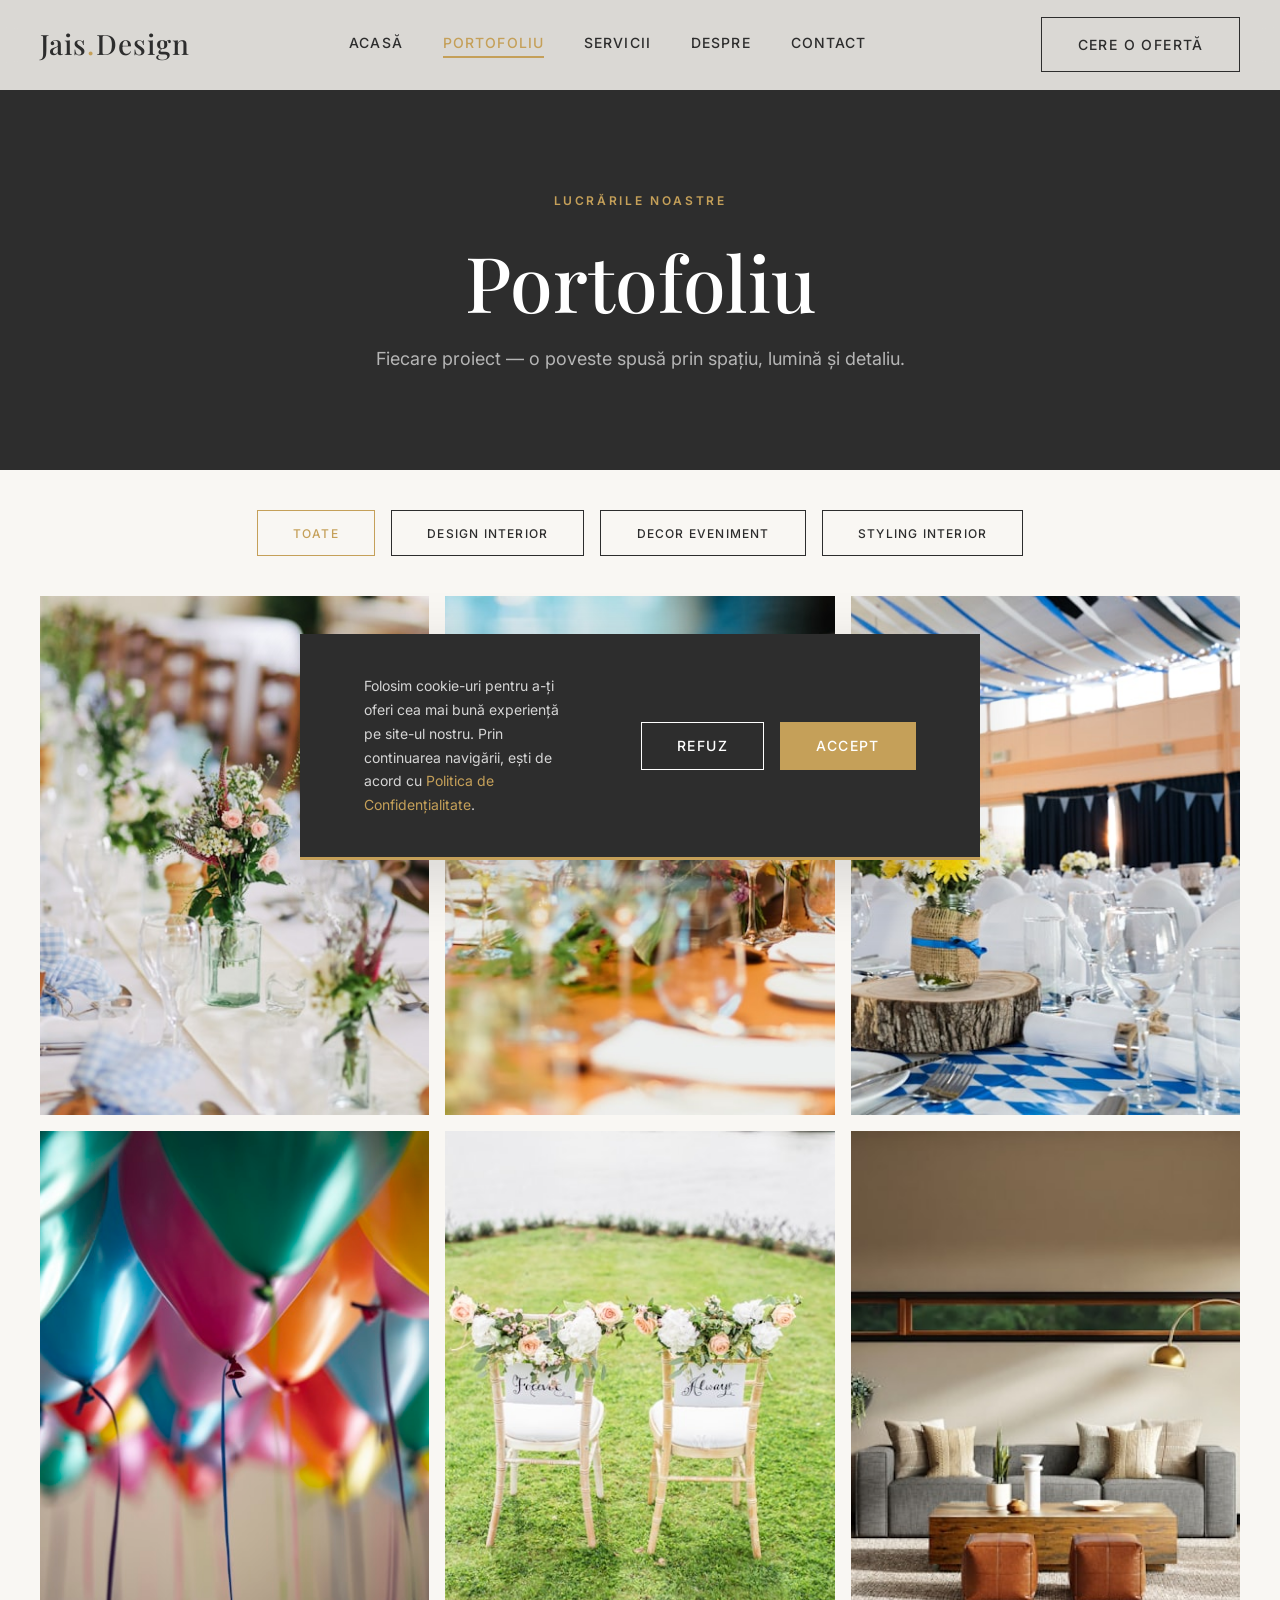
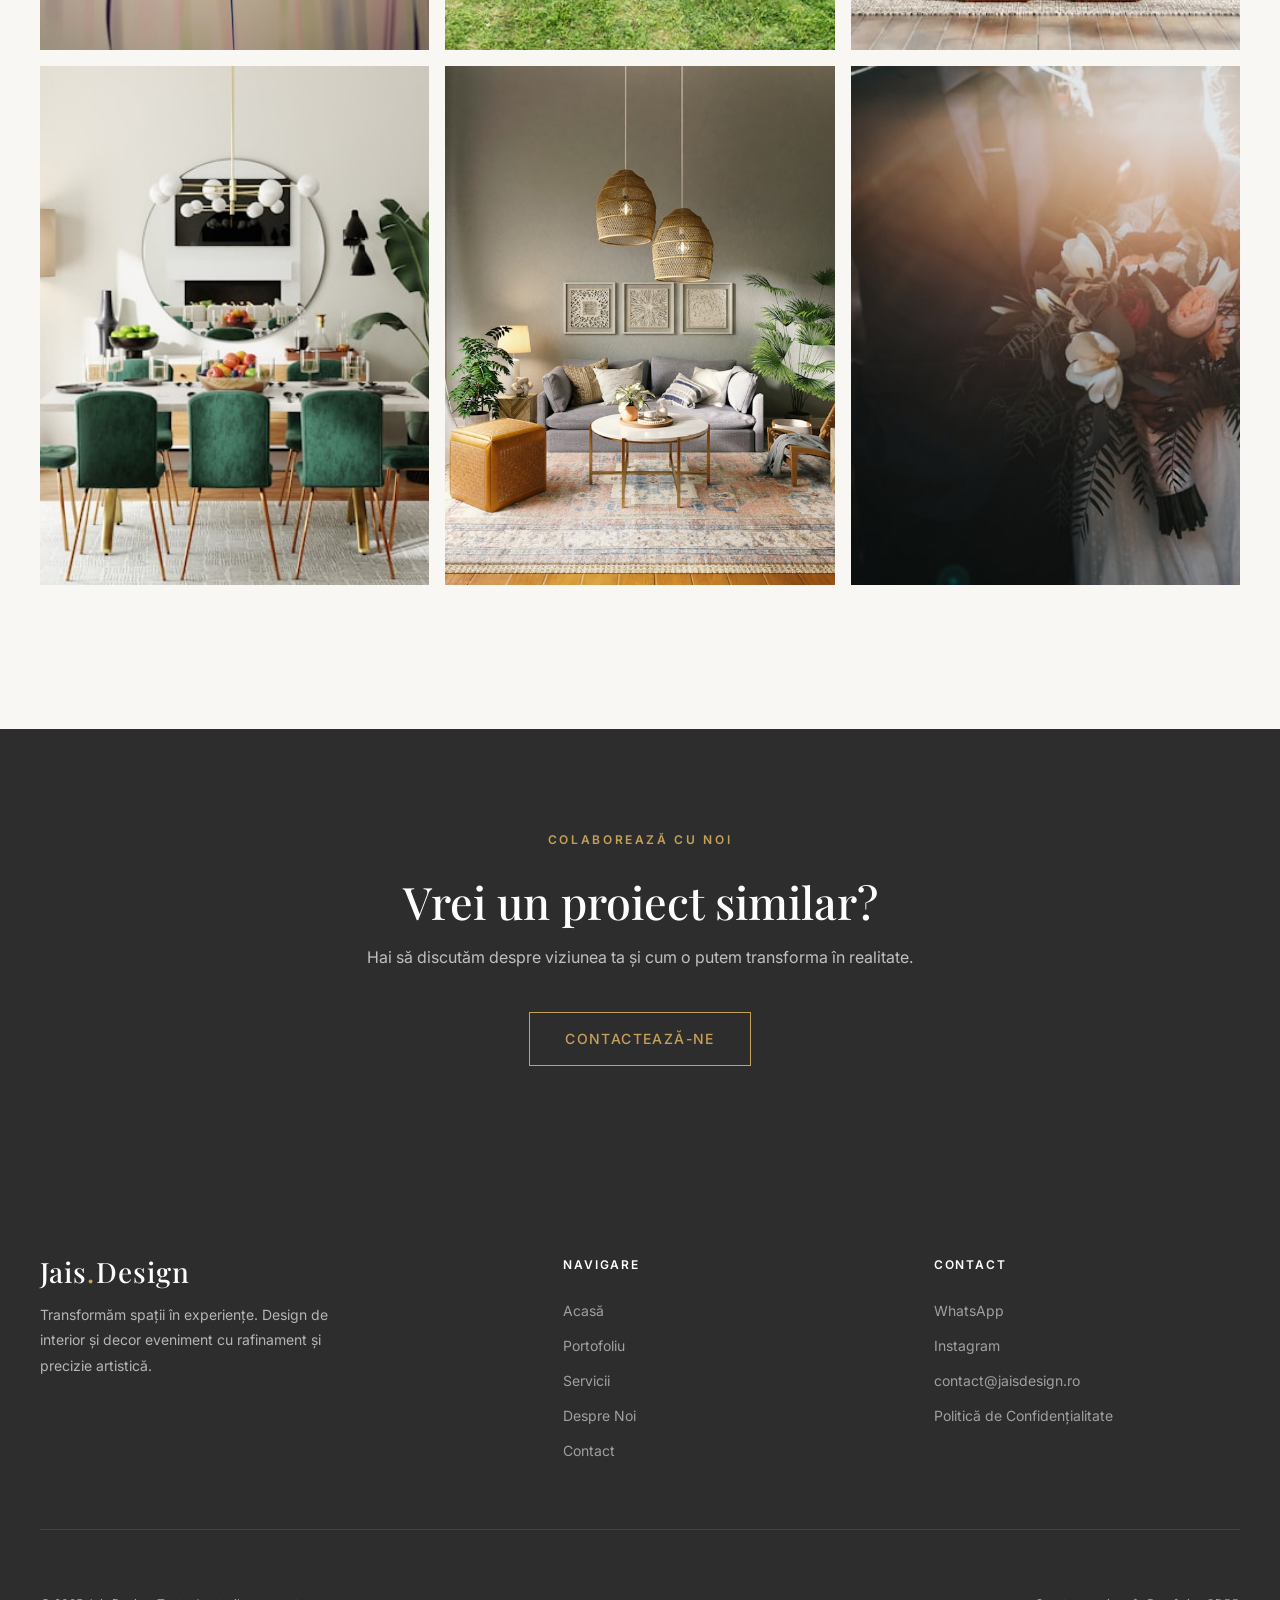
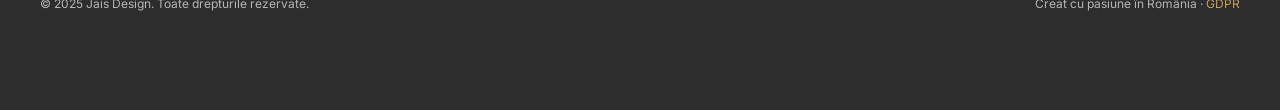
==== commit c5f5cd2c: "Add sample images from Unsplash for portfolio and hero sections" ====
--- a/portfolio.html
+++ b/portfolio.html
@@ -72,64 +72,64 @@
     <section class="section" style="padding-top:0;" aria-label="Grilă portofoliu">
       <div class="container">
         <div class="portfolio-grid stagger" role="list">
-          <article class="portfolio-item portfolio-item--placeholder fade-up" aria-label="Proiect Rezidențial Floreasca">
-            <span class="placeholder-icon" aria-hidden="true">🏛</span>
+          <article class="portfolio-item fade-up" aria-label="Proiect Rezidențial Floreasca">
+            <img src="assets/images/portfolio-01.jpg" alt="Rezidențial Floreasca" loading="lazy" />
             <div class="portfolio-item__overlay">
               <span class="portfolio-item__category">Design Interior</span>
               <h2 class="portfolio-item__title">Rezidențial Floreasca</h2>
             </div>
           </article>
-          <article class="portfolio-item portfolio-item--placeholder fade-up" aria-label="Proiect Nuntă Elegance">
-            <span class="placeholder-icon" aria-hidden="true">✦</span>
+          <article class="portfolio-item fade-up" aria-label="Proiect Nuntă Elegance">
+            <img src="assets/images/portfolio-02.jpg" alt="Nuntă Elegance" loading="lazy" />
             <div class="portfolio-item__overlay">
               <span class="portfolio-item__category">Decor Eveniment</span>
               <h2 class="portfolio-item__title">Nuntă Elegance</h2>
             </div>
           </article>
-          <article class="portfolio-item portfolio-item--placeholder fade-up" aria-label="Proiect Penthouse Herăstrău">
-            <span class="placeholder-icon" aria-hidden="true">◈</span>
+          <article class="portfolio-item fade-up" aria-label="Proiect Penthouse Herăstrău">
+            <img src="assets/images/portfolio-03.jpg" alt="Penthouse Herăstrău" loading="lazy" />
             <div class="portfolio-item__overlay">
               <span class="portfolio-item__category">Styling Interior</span>
               <h2 class="portfolio-item__title">Penthouse Herăstrău</h2>
             </div>
           </article>
-          <article class="portfolio-item portfolio-item--placeholder fade-up" aria-label="Proiect Gală Corporate Athenée">
-            <span class="placeholder-icon" aria-hidden="true">❋</span>
+          <article class="portfolio-item fade-up" aria-label="Proiect Gală Corporate Athenée">
+            <img src="assets/images/portfolio-04.jpg" alt="Gală Corporate Athenée" loading="lazy" />
             <div class="portfolio-item__overlay">
               <span class="portfolio-item__category">Decor Eveniment</span>
               <h2 class="portfolio-item__title">Gală Corporate Athenée</h2>
             </div>
           </article>
-          <article class="portfolio-item portfolio-item--placeholder fade-up" aria-label="Proiect Vilă Snagov">
-            <span class="placeholder-icon" aria-hidden="true">◎</span>
+          <article class="portfolio-item fade-up" aria-label="Proiect Vilă Snagov">
+            <img src="assets/images/portfolio-05.jpg" alt="Vilă Snagov" loading="lazy" />
             <div class="portfolio-item__overlay">
               <span class="portfolio-item__category">Design Interior</span>
               <h2 class="portfolio-item__title">Vilă Snagov</h2>
             </div>
           </article>
-          <article class="portfolio-item portfolio-item--placeholder fade-up" aria-label="Proiect Botez Praga">
-            <span class="placeholder-icon" aria-hidden="true">✿</span>
+          <article class="portfolio-item fade-up" aria-label="Proiect Botez Praga">
+            <img src="assets/images/portfolio-06.jpg" alt="Botez Praga" loading="lazy" />
             <div class="portfolio-item__overlay">
               <span class="portfolio-item__category">Decor Eveniment</span>
               <h2 class="portfolio-item__title">Botez Praga</h2>
             </div>
           </article>
-          <article class="portfolio-item portfolio-item--placeholder fade-up" aria-label="Proiect Apartament Dorobanți">
-            <span class="placeholder-icon" aria-hidden="true">◈</span>
+          <article class="portfolio-item fade-up" aria-label="Proiect Apartament Dorobanți">
+            <img src="assets/images/portfolio-07.jpg" alt="Apartament Dorobanți" loading="lazy" />
             <div class="portfolio-item__overlay">
               <span class="portfolio-item__category">Styling Interior</span>
               <h2 class="portfolio-item__title">Apartament Dorobanți</h2>
             </div>
           </article>
-          <article class="portfolio-item portfolio-item--placeholder fade-up" aria-label="Proiect Restaurant Concept">
-            <span class="placeholder-icon" aria-hidden="true">◎</span>
+          <article class="portfolio-item fade-up" aria-label="Proiect Restaurant Concept">
+            <img src="assets/images/portfolio-08.jpg" alt="Restaurant Concept" loading="lazy" />
             <div class="portfolio-item__overlay">
               <span class="portfolio-item__category">Design Interior</span>
               <h2 class="portfolio-item__title">Restaurant Concept</h2>
             </div>
           </article>
-          <article class="portfolio-item portfolio-item--placeholder fade-up" aria-label="Proiect Logodnă Palas">
-            <span class="placeholder-icon" aria-hidden="true">✦</span>
+          <article class="portfolio-item fade-up" aria-label="Proiect Logodnă Palas">
+            <img src="assets/images/portfolio-09.jpg" alt="Logodnă Palas" loading="lazy" />
             <div class="portfolio-item__overlay">
               <span class="portfolio-item__category">Decor Eveniment</span>
               <h2 class="portfolio-item__title">Logodnă Palas</h2>
